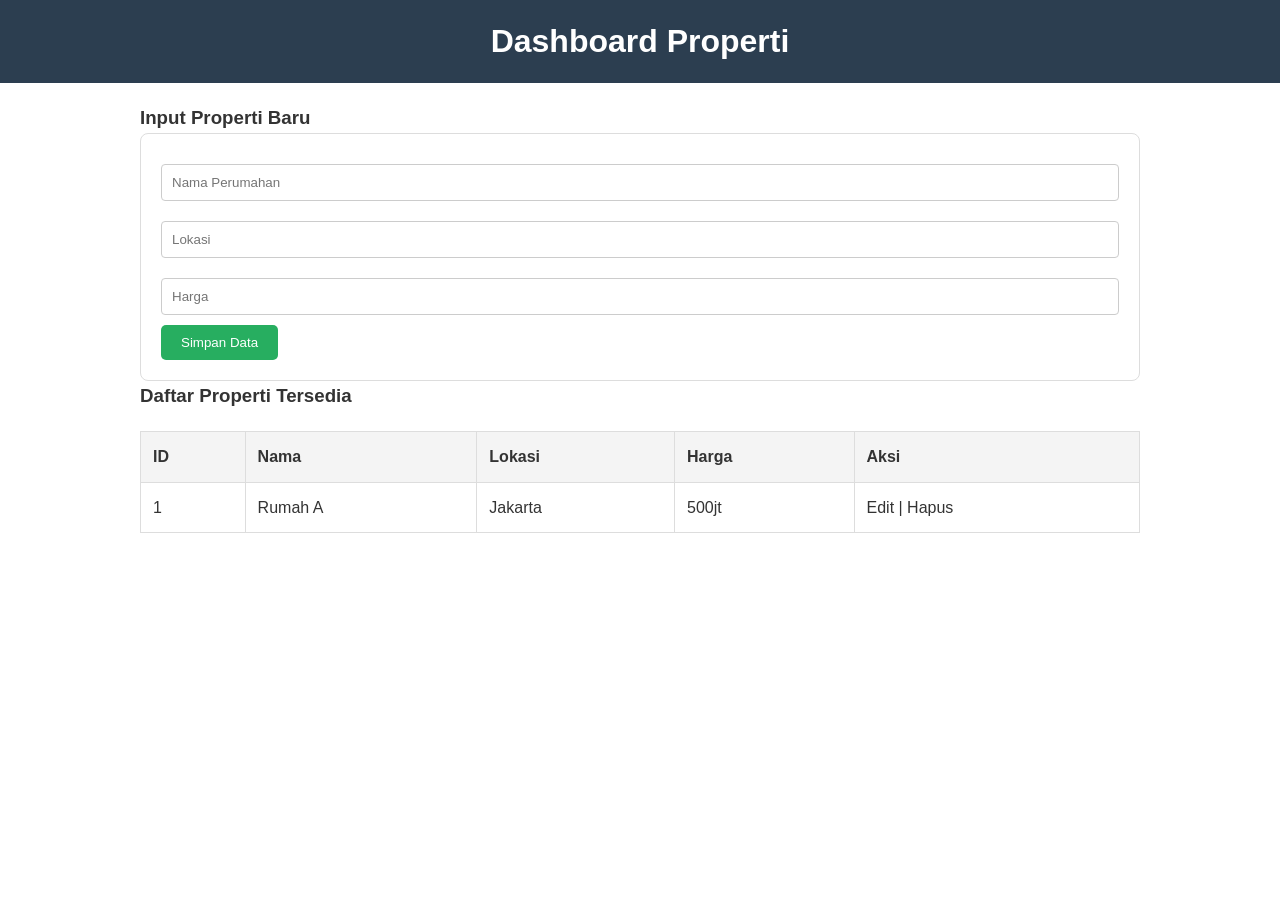
==== dashboard.html @ e45cf51b "FRONT END SUDAH JADI" ====
<!DOCTYPE html>
<html lang="id">
<head>
    <meta charset="UTF-8">
    <meta name="viewport" content="width=device-width, initial-scale=1.0">
    <link rel="stylesheet" href="style.css">
    <title>Dashboard Admin</title>
</head>
<body>
    <header><h1>Dashboard Properti</h1></header>
    <main class="container">
        <section>
            <h3>Input Properti Baru</h3>
            <form>
                <input type="text" placeholder="Nama Perumahan">
                <input type="text" placeholder="Lokasi">
                <input type="number" placeholder="Harga">
                <button type="button" class="btn">Simpan Data</button>
            </form>
        </section>

        <section>
            <h3>Daftar Properti Tersedia</h3>
            <table>
                <thead>
                    <tr><th>ID</th><th>Nama</th><th>Lokasi</th><th>Harga</th><th>Aksi</th></tr>
                </thead>
                <tbody>
                    <tr><td>1</td><td>Rumah A</td><td>Jakarta</td><td>500jt</td><td>Edit | Hapus</td></tr>
                </tbody>
            </table>
        </section>
    </main>
</body>
</html>
---- style.css ----
/* style.css */
:root {
    --primary: #2c3e50;
    --secondary: #3498db;
    --accent: #27ae60;
    --light: #f4f4f4;
}

* { box-sizing: border-box; margin: 0; padding: 0; }
body { font-family: 'Segoe UI', sans-serif; line-height: 1.6; color: #333; }

/* Komponen Utama */
header { background: var(--primary); color: #fff; padding: 1rem 0; text-align: center; }
nav a { color: #fff; margin: 0 15px; text-decoration: none; font-weight: bold; }
footer { background: #333; color: #fff; text-align: center; padding: 1rem 0; margin-top: 20px; }
.container { width: 90%; max-width: 1000px; margin: 20px auto; }

/* Buttons */
.btn { background: var(--accent); color: white; padding: 10px 20px; border: none; cursor: pointer; border-radius: 5px; }

/* Cards & Layout */
.grid { display: grid; grid-template-columns: repeat(auto-fit, minmax(250px, 1fr)); gap: 20px; }
.card { border: 1px solid #ddd; padding: 15px; border-radius: 8px; }

/* Form & Table */
form { background: #fff; padding: 20px; border: 1px solid #ddd; border-radius: 8px; }
input { width: 100%; padding: 10px; margin: 10px 0; border: 1px solid #ccc; border-radius: 4px; }
table { width: 100%; border-collapse: collapse; margin-top: 20px; }
th, td { padding: 12px; border: 1px solid #ddd; text-align: left; }
th { background: var(--light); }
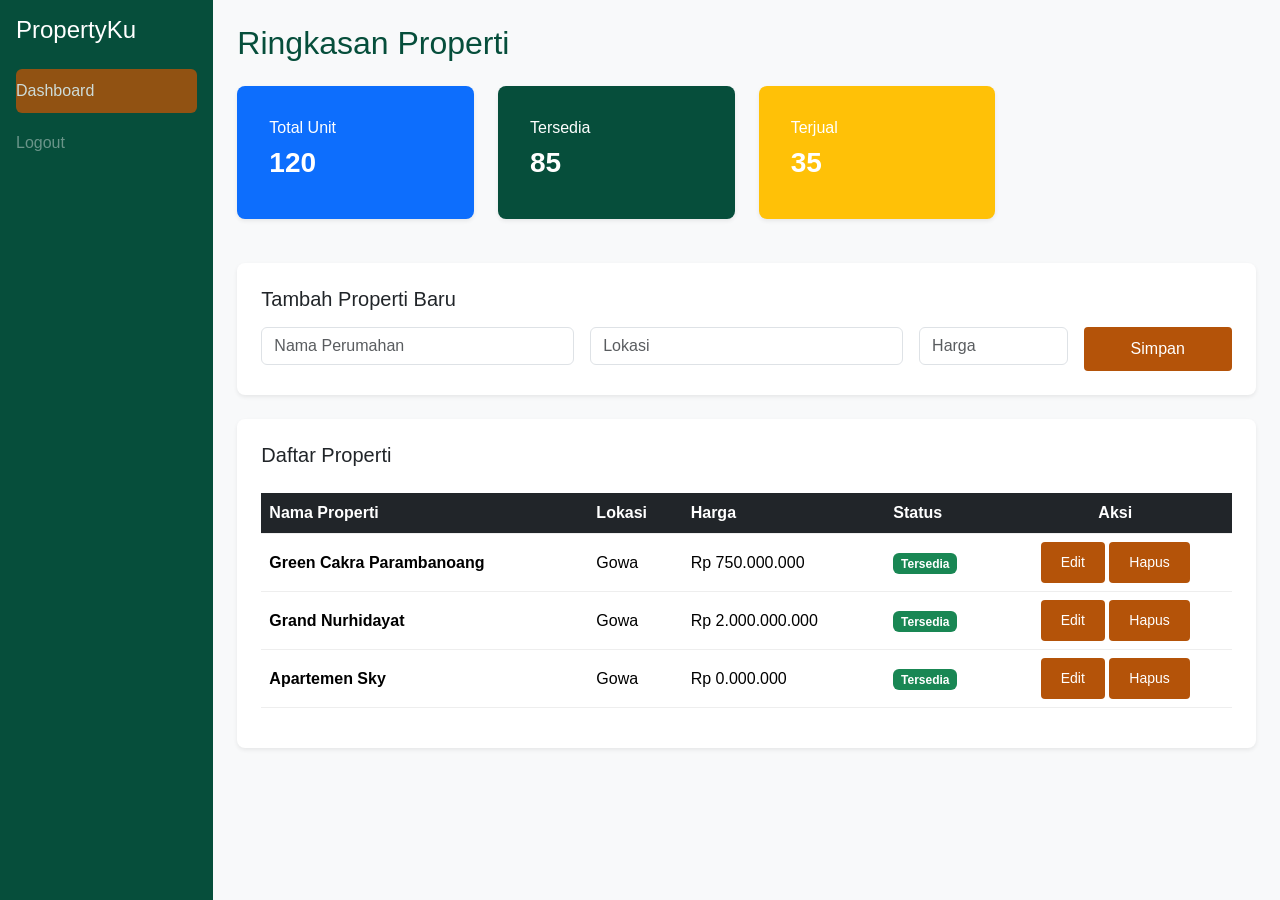
==== commit be7a2f75: "initial commit" ====
--- a/dashboard.html
+++ b/dashboard.html
@@ -1,35 +1,118 @@
-<!DOCTYPE html>
+<!doctype html>
 <html lang="id">
 <head>
-    <meta charset="UTF-8">
-    <meta name="viewport" content="width=device-width, initial-scale=1.0">
-    <link rel="stylesheet" href="style.css">
-    <title>Dashboard Admin</title>
+    <title>Dashboard | PropertyKu</title>
+    <meta charset="UTF-8" />
+    <meta name="viewport" content="width=device-width, initial-scale=1.0" />
+    <link href="https://cdn.jsdelivr.net/npm/bootstrap@5.3.0/dist/css/bootstrap.min.css" rel="stylesheet">
+    <link rel="stylesheet" href="css/style.css" />
 </head>
-<body>
-    <header><h1>Dashboard Properti</h1></header>
-    <main class="container">
-        <section>
-            <h3>Input Properti Baru</h3>
-            <form>
-                <input type="text" placeholder="Nama Perumahan">
-                <input type="text" placeholder="Lokasi">
-                <input type="number" placeholder="Harga">
-                <button type="button" class="btn">Simpan Data</button>
-            </form>
-        </section>
+<body class="bg-light">
 
-        <section>
-            <h3>Daftar Properti Tersedia</h3>
-            <table>
-                <thead>
-                    <tr><th>ID</th><th>Nama</th><th>Lokasi</th><th>Harga</th><th>Aksi</th></tr>
-                </thead>
-                <tbody>
-                    <tr><td>1</td><td>Rumah A</td><td>Jakarta</td><td>500jt</td><td>Edit | Hapus</td></tr>
-                </tbody>
-            </table>
-        </section>
-    </main>
+<div class="container-fluid">
+    <div class="row">
+        <div class="col-md-2 sidebar-nav p-3 min-vh-100">
+            <h4 class="text-white mb-4">PropertyKu</h4>
+            <ul class="nav flex-column">
+                <li class="nav-item mb-2"><a href="#" class="nav-link active-link rounded text-white">Dashboard</a></li>
+                <li class="nav-item mb-2"><a href="login.html" class="nav-link text-white-50">Logout</a></li>
+            </ul>
+        </div>
+
+        <main class="col-md-10 p-4">
+            <h2 class="mb-4">Ringkasan Properti</h2>
+
+            <div class="row mb-4">
+                <div class="col-md-3">
+                    <div class="card text-white bg-primary p-3 shadow-sm border-0">
+                        <div class="card-body">
+                            <h6>Total Unit</h6>
+                            <h3 class="fw-bold">120</h3>
+                        </div>
+                    </div>
+                </div>
+                <div class="col-md-3">
+                    <a href="lending-page.html" class="text-decoration-none card-clickable">
+                        <div class="card text-white bg-custom-green p-3 shadow-sm border-0">
+                            <div class="card-body">
+                                <h6>Tersedia</h6>
+                                <h3 class="fw-bold">85</h3>
+                            </div>
+                        </div>
+                    </a>
+                </div>
+                <div class="col-md-3">
+                    <div class="card text-white bg-warning p-3 shadow-sm border-0">
+                        <div class="card-body">
+                            <h6>Terjual</h6>
+                            <h3 class="fw-bold">35</h3>
+                        </div>
+                    </div>
+                </div>
+            </div>
+
+            <div class="card p-4 mb-4 border-0 shadow-sm">
+                <h5 class="mb-3">Tambah Properti Baru</h5>
+                <form class="row g-3">
+                    <div class="col-md-4"><input type="text" class="form-control" placeholder="Nama Perumahan"></div>
+                    <div class="col-md-4"><input type="text" class="form-control" placeholder="Lokasi"></div>
+                    <div class="col-md-2"><input type="number" class="form-control" placeholder="Harga"></div>
+                    <div class="col-md-2"><button type="submit" class="btn btn-primary w-100">Simpan</button></div>
+                </form>
+            </div>
+
+            <div class="card p-4 border-0 shadow-sm">
+                <h5 class="mb-3">Daftar Properti</h5>
+                <div class="table-responsive">
+                    <table class="table table-hover align-middle">
+                        <thead class="table-dark">
+                            <tr>
+                                <th>Nama Properti</th>
+                                <th>Lokasi</th>
+                                <th>Harga</th>
+                                <th>Status</th>
+                                <th class="text-center">Aksi</th>
+                            </tr>
+                        </thead>
+                        <tbody>
+                            <tr>
+                                <td><strong>Green Cakra Parambanoang</strong></td>
+                                <td>Gowa</td>
+                                <td>Rp 750.000.000</td>
+                                <td><span class="badge bg-success">Tersedia</span></td>
+                                <td class="text-center">
+                                    <button class="btn btn-sm btn-outline-warning">Edit</button>
+                                    <button class="btn btn-sm btn-outline-danger">Hapus</button>
+                                </td>
+                            </tr>
+                            <tr>
+                                <td><strong>Grand Nurhidayat</strong></td>
+                                <td>Gowa</td>
+                                <td>Rp 2.000.000.000</td>
+                                <td><span class="badge bg-success">Tersedia</span></td>
+                                <td class="text-center">
+                                    <button class="btn btn-sm btn-outline-warning">Edit</button>
+                                    <button class="btn btn-sm btn-outline-danger">Hapus</button>
+                                </td>
+                            </tr>
+                            <tr>
+                                <td><strong>Apartemen Sky</strong></td>
+                                <td>Gowa</td>
+                                <td>Rp 0.000.000</td>
+                                <td><span class="badge bg-success">Tersedia</span></td>
+                                <td class="text-center">
+                                    <button class="btn btn-sm btn-outline-warning">Edit</button>
+                                    <button class="btn btn-sm btn-outline-danger">Hapus</button>
+                                </td>
+                            </tr>
+                        </tbody>
+                    </table>
+                </div>
+            </div>
+        </main>
+    </div>
+</div>
+
+<script src="https://cdn.jsdelivr.net/npm/bootstrap@5.3.0/dist/js/bootstrap.bundle.min.js"></script>
 </body>
 </html>
--- a/css/style.css
+++ b/css/style.css
@@ -0,0 +1,125 @@
+.login-page {
+    background-color: var(--primary); /* Warna Hijau Utama */
+    height: 100vh;
+    display: flex;
+    align-items: center;
+    justify-content: center;
+}
+
+/* Mempercantik judul login agar sesuai tema */
+.login-title {
+    color: var(--primary);
+    font-weight: bold;
+}
+
+/* 1. Variabel Warna - Tema Hijau & Gold */
+:root {
+    --primary: #064e3b;      /* Deep Forest Green */
+    --accent: #b45309;       /* Gold/Amber */
+    --light: #f0fdf4;        /* Soft Light Green background */
+    --text: #064e3b;
+    --sidebar-bg: #064e3b;
+    --bs-primary: #064e3b;    /* Override Bootstrap Primary */
+}
+
+/* 2. Global Reset */
+* { 
+    box-sizing: border-box; 
+    margin: 0; 
+    padding: 0; 
+}
+
+body { font-family: 'Segoe UI', sans-serif; background: var(--light); color: var(--text); }
+
+/* 3. Layout Dashboard */
+.dashboard-body { 
+    display: flex; 
+    min-height: 100vh; 
+}
+
+/* Sidebar & Navigasi */
+.sidebar, .sidebar-nav { 
+    background-color: var(--sidebar-bg); 
+    color: white; 
+    padding: 20px; 
+}
+
+.sidebar h3, .sidebar-nav h4 { 
+    margin-bottom: 30px; 
+    color: var(--accent); 
+}
+
+.sidebar a, .sidebar-nav a { 
+    display: block; 
+    color: white; 
+    padding: 10px 0; 
+    text-decoration: none; 
+    opacity: 0.8; 
+}
+
+.sidebar a:hover, .sidebar-nav a:hover { 
+    opacity: 1; 
+}
+
+
+.active-link { 
+    background-color: var(--accent) !important; 
+    color: white !important; 
+}
+
+/* Main Content */
+.main-content { flex: 1; padding: 30px; }
+
+/* 4. Form & Table Styling */
+.form-section, .table-section, .card { 
+    background: white; 
+    padding: 20px; 
+    border-radius: 8px; 
+    margin-bottom: 20px; 
+    box-shadow: 0 2px 4px rgba(0,0,0,0.05); 
+}
+
+/* Tombol Branding */
+.btn { 
+    background: var(--accent); 
+    color: white; 
+    border: none; 
+    padding: 10px 20px; 
+    border-radius: 4px; 
+    cursor: pointer; 
+}
+.btn:hover { background: #0b1781; color: white; }
+
+/* Tabel */
+table { width: 100%; border-collapse: collapse; margin-top: 10px; }
+th, td { padding: 12px; border-bottom: 1px solid #eee; text-align: left; }
+th { background: #f1f5f9; color: var(--primary); }
+
+/* 5. Khusus Kartu (Landing Page) */
+.card-img-top {
+    height: 350px; 
+    object-fit: cover; 
+    width: 100%;
+}
+.card {
+    display: flex;
+    flex-direction: column;
+}
+
+/* Override Bootstrap Colors dengan Tema Kita */
+.bg-custom-green { 
+    background-color: var(--primary) !important; 
+}
+
+.text-custom-green { 
+    color: var(--primary) !important; 
+}
+
+.btn-primary { 
+    background-color: var(--accent) !important; 
+    border-color: var(--accent) !important; 
+}
+
+html {
+    scroll-behavior: smooth;
+}
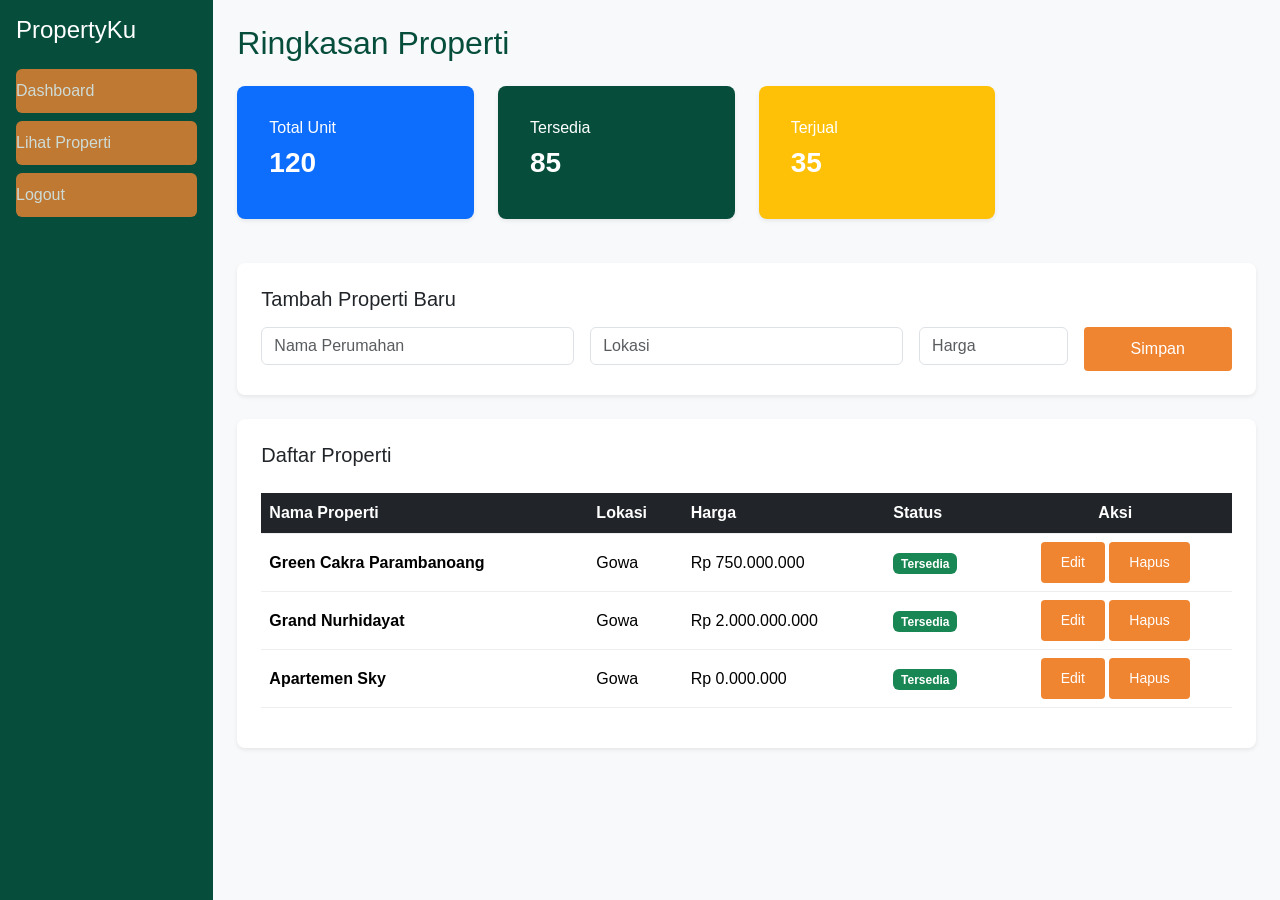
==== commit 868eed8a: ".\.git\" ====
--- a/dashboard.html
+++ b/dashboard.html
@@ -15,7 +15,8 @@
             <h4 class="text-white mb-4">PropertyKu</h4>
             <ul class="nav flex-column">
                 <li class="nav-item mb-2"><a href="#" class="nav-link active-link rounded text-white">Dashboard</a></li>
-                <li class="nav-item mb-2"><a href="login.html" class="nav-link text-white-50">Logout</a></li>
+                <li class="nav-item mb-2"><a href="lending-page.html" class="nav-link active-link rounded text-white">Lihat Properti</a></li>
+                <li class="nav-item mb-2"><a href="login.html" class="nav-link active-link rounded text-white">Logout</a></li>
             </ul>
         </div>
 
@@ -57,7 +58,7 @@
                     <div class="col-md-4"><input type="text" class="form-control" placeholder="Nama Perumahan"></div>
                     <div class="col-md-4"><input type="text" class="form-control" placeholder="Lokasi"></div>
                     <div class="col-md-2"><input type="number" class="form-control" placeholder="Harga"></div>
-                    <div class="col-md-2"><button type="submit" class="btn btn-primary w-100">Simpan</button></div>
+                    <div class="col-md-2"><button type="submit" class="btn btn-success w-100">Simpan</button></div>
                 </form>
             </div>
 
--- a/css/style.css
+++ b/css/style.css
@@ -15,7 +15,7 @@
 /* 1. Variabel Warna - Tema Hijau & Gold */
 :root {
     --primary: #064e3b;      /* Deep Forest Green */
-    --accent: #b45309;       /* Gold/Amber */
+    --accent: #ef8431;       /* Gold/Amber */
     --light: #f0fdf4;        /* Soft Light Green background */
     --text: #064e3b;
     --sidebar-bg: #064e3b;
@@ -122,4 +122,4 @@
 
 html {
     scroll-behavior: smooth;
-}+}
